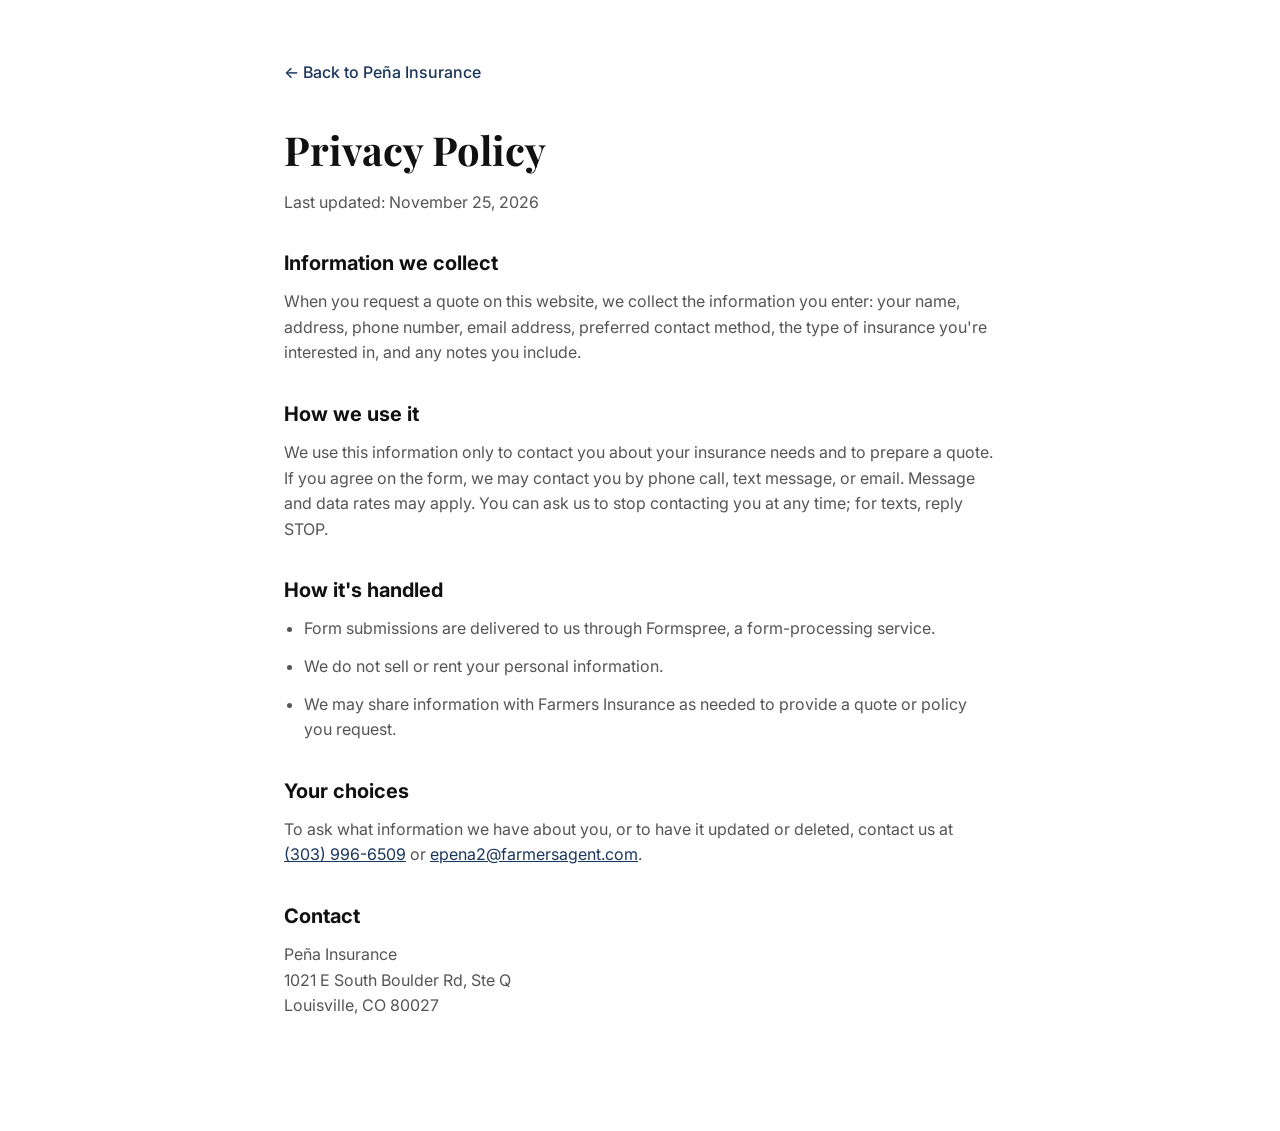
==== privacy.html @ 32a2fe5d "Add AI/search structured data, working quote form, privacy page; remove placeholder reviews - Expand" ====
<!DOCTYPE html>
<html lang="en">
<head>
  <meta charset="UTF-8">
  <meta name="viewport" content="width=device-width, initial-scale=1.0">
  <title>Privacy Policy | Peña Insurance</title>
  <meta name="description" content="Privacy policy for Peña Insurance, Louisville, CO.">
  <link rel="canonical" href="https://penainsuranceagency.com/privacy.html">
  <link rel="icon" type="image/png" href="logo.png">
  <link rel="stylesheet" href="styles.css">
  <link href="https://fonts.googleapis.com/css2?family=Inter:wght@400;500;600&family=Playfair+Display:wght@600&display=swap" rel="stylesheet">
  <style>
    .policy { max-width: 760px; margin: 0 auto; padding: 60px 24px 100px; }
    .policy h1 { font-family: 'Playfair Display', serif; font-size: 40px; margin-bottom: 8px; }
    .policy h2 { font-size: 20px; margin: 32px 0 10px; }
    .policy p, .policy li { color: var(--gray); margin-bottom: 12px; }
    .policy ul { padding-left: 20px; }
    .policy a { color: var(--accent); }
    .back { display: inline-block; margin-bottom: 32px; color: var(--accent); text-decoration: none; font-weight: 500; }
  </style>
</head>
<body>
  <main class="policy">
    <a href="/" class="back">&larr; Back to Peña Insurance</a>
    <h1>Privacy Policy</h1>
    <p>Last updated: November 25, 2026</p>

    <h2>Information we collect</h2>
    <p>When you request a quote on this website, we collect the information you enter: your name, address, phone number, email address, preferred contact method, the type of insurance you're interested in, and any notes you include.</p>

    <h2>How we use it</h2>
    <p>We use this information only to contact you about your insurance needs and to prepare a quote. If you agree on the form, we may contact you by phone call, text message, or email. Message and data rates may apply. You can ask us to stop contacting you at any time; for texts, reply STOP.</p>

    <h2>How it's handled</h2>
    <ul>
      <li>Form submissions are delivered to us through Formspree, a form-processing service.</li>
      <li>We do not sell or rent your personal information.</li>
      <li>We may share information with Farmers Insurance as needed to provide a quote or policy you request.</li>
    </ul>

    <h2>Your choices</h2>
    <p>To ask what information we have about you, or to have it updated or deleted, contact us at <a href="tel:3039966509">(303) 996-6509</a> or <a href="mailto:epena2@farmersagent.com">epena2@farmersagent.com</a>.</p>

    <h2>Contact</h2>
    <p>Peña Insurance<br>1021 E South Boulder Rd, Ste Q<br>Louisville, CO 80027</p>
  </main>
</body>
</html>
---- styles.css ----
:root {
  --black: #111111;
  --dark: #1a1a1a;
  --gray: #555555;
  --light-gray: #f5f5f5;
  --white: #ffffff;
  --accent: #1a365d;
  --accent-light: #2c5282;
  --border: #e5e5e5;
}

* {
  margin: 0;
  padding: 0;
  box-sizing: border-box;
}

html {
  scroll-behavior: smooth;
}

body {
  font-family: 'Inter', system_ui, sans-serif;
  color: var(--black);
  line-height: 1.6;
  background: var(--white);
}

.container {
  max-width: 1100px;
  margin: 0 auto;
  padding: 0 24px;
}

/* Navigation */
.navbar {
  position: fixed;
  top: 0;
  left: 0;
  right: 0;
  background: rgba(255, 255, 255, 0.95);
  backdrop-filter: blur(10px);
  border-bottom: 1px solid var(--border);
  z-index: 1000;
  padding: 12px 0;
}

.nav-container {
  max-width: 1100px;
  margin: 0 auto;
  padding: 0 24px;
  display: flex;
  align-items: center;
  justify-content: space-between;
}

.logo img {
  height: 48px;
  width: auto;
}

.nav-links {
  display: flex;
  list-style: none;
  gap: 32px;
}

.nav-links a {
  text-decoration: none;
  color: var(--black);
  font-weight: 500;
  font-size: 15px;
  transition: color 0.2s;
}

.nav-links a:hover {
  color: var(--accent);
}

.nav-cta {
  background: var(--black);
  color: var(--white);
  padding: 10px 20px;
  border-radius: 6px;
  text-decoration: none;
  font-weight: 600;
  font-size: 14px;
  transition: background 0.2s;
}

.nav-cta:hover {
  background: var(--accent);
}

.mobile-menu-btn {
  display: none;
  background: none;
  border: none;
  font-size: 24px;
  cursor: pointer;
}

/* Hero */
.hero {
  min-height: 100vh;
  display: flex;
  align-items: center;
  justify-content: center;
  background: linear-gradient(135deg, #0a0a0a 0%, #1a1a2e 100%);
  color: var(--white);
  text-align: center;
  padding: 120px 24px 80px;
}

.hero-content {
  max-width: 700px;
}

.veteran-badge {
  display: inline-block;
  background: rgba(255,255,255,0.1);
  border: 1px solid rgba(255,255,255,0.2);
  padding: 6px 16px;
  border-radius: 50px;
  font-size: 13px;
  font-weight: 600;
  letter-spacing: 0.5px;
  margin-bottom: 24px;
  text-transform: uppercase;
}

.hero h1 {
  font-family: 'Playfair Display', serif;
  font-size: 56px;
  font-weight: 600;
  line-height: 1.1;
  margin-bottom: 20px;
}

.hero-subtitle {
  font-size: 18px;
  opacity: 0.85;
  margin-bottom: 36px;
  max-width: 520px;
  margin-left: auto;
  margin-right: auto;
}

.hero-buttons {
  display: flex;
  gap: 16px;
  justify-content: center;
  flex-wrap: wrap;
}

/* Buttons */
.btn {
  display: inline-block;
  padding: 14px 28px;
  border-radius: 6px;
  font-weight: 600;
  text-decoration: none;
  font-size: 15px;
  transition: all 0.2s;
  border: none;
  cursor: pointer;
}

.btn-primary {
  background: var(--white);
  color: var(--black);
}

.btn-primary:hover {
  background: var(--light-gray);
  transform: translateY(-1px);
}

.btn-secondary {
  background: transparent;
  color: var(--white);
  border: 1px solid rgba(255,255,255,0.3);
}

.btn-secondary:hover {
  background: rgba(255,255,255,0.1);
}

.btn-dark {
  background: var(--black);
  color: var(--white);
}

.btn-dark:hover {
  background: var(--accent);
}

.btn-full {
  width: 100%;
  background: var(--black);
  color: var(--white);
}

.btn-full:hover {
  background: var(--accent);
}

/* About */
.about {
  padding: 100px 0;
  background: var(--white);
}

.about-grid {
  display: grid;
  grid-template-columns: 1fr 1.2fr;
  gap: 60px;
  align-items: center;
}

.about-image img {
  width: 100%;
  max-width: 400px;
  border-radius: 12px;
  box-shadow: 0 20px 40px rgba(0,0,0,0.1);
}

.about h2 {
  font-family: 'Playfair Display', serif;
  font-size: 40px;
  margin-bottom: 16px;
}

.lead {
  font-size: 18px;
  color: var(--accent);
  font-weight: 500;
  margin-bottom: 20px;
}

.about p {
  margin-bottom: 16px;
  color: var(--gray);
}

.about-details {
  display: grid;
  grid-template-columns: repeat(3, 1fr);
  gap: 20px;
  margin-top: 32px;
  padding-top: 24px;
  border-top: 1px solid var(--border);
}

.about-details strong {
  display: block;
  font-size: 13px;
  text-transform: uppercase;
  letter-spacing: 0.5px;
  color: var(--black);
  margin-bottom: 4px;
}

/* Services */
.services {
  padding: 100px 0;
  background: var(--light-gray);
}

.services h2,
.contact h2 {
  font-family: 'Playfair Display', serif;
  font-size: 40px;
  text-align: center;
  margin-bottom: 12px;
}

.section-subtitle {
  text-align: center;
  color: var(--gray);
  margin-bottom: 48px;
}

.services-grid {
  display: grid;
  grid-template-columns: repeat(auto-fit, minmax(240px, 1fr));
  gap: 24px;
}

.service-card {
  background: var(--white);
  padding: 32px 24px;
  border-radius: 12px;
  text-align: center;
  box-shadow: 0 4px 20px rgba(0,0,0,0.04);
  transition: transform 0.2s, box-shadow 0.2s;
}

.service-card:hover {
  transform: translateY(-4px);
  box-shadow: 0 12px 30px rgba(0,0,0,0.08);
}

.service-icon {
  font-size: 40px;
  margin-bottom: 16px;
}

.service-card h3 {
  font-size: 20px;
  margin-bottom: 12px;
}

.service-card p {
  color: var(--gray);
  font-size: 15px;
}

/* Reviews */
.reviews {
  padding: 100px 0;
  background: var(--white);
}

.reviews-grid {
  display: grid;
  grid-template-columns: repeat(auto-fit, minmax(280px, 1fr));
  gap: 24px;
  margin-bottom: 48px;
}

/* Hidden until real reviews are added */
.reviews-grid:empty {
  display: none;
}

.review-card {
  background: var(--light-gray);
  padding: 28px;
  border-radius: 12px;
  text-align: center;
}

.stars {
  color: #f4b400;
  font-size: 20px;
  margin-bottom: 16px;
  letter-spacing: 2px;
}

.review-card p {
  color: var(--gray);
  font-style: italic;
  margin-bottom: 16px;
  line-height: 1.7;
}

.reviewer {
  font-weight: 600;
  font-size: 14px;
  color: var(--black);
}

.review-cta {
  text-align: center;
  background: var(--light-gray);
  padding: 40px;
  border-radius: 12px;
}

.review-cta p {
  margin-bottom: 20px;
  color: var(--gray);
}

.review-note {
  margin-top: 16px !important;
  font-size: 13px !important;
  opacity: 0.7;
}

/* FAQ */
.faq {
  padding: 100px 0;
  background: var(--light-gray);
}

.faq-list {
  max-width: 800px;
  margin: 0 auto;
}

.faq-item {
  background: var(--white);
  padding: 28px;
  border-radius: 12px;
  margin-bottom: 16px;
  box-shadow: 0 2px 10px rgba(0,0,0,0.03);
}

.faq-item h3 {
  font-size: 18px;
  margin-bottom: 12px;
  color: var(--black);
}

.faq-item p {
  color: var(--gray);
  line-height: 1.7;
}

/* Contact */
.contact {
  padding: 100px 0;
  background: var(--white);
}

.contact-grid {
  display: grid;
  grid-template-columns: 1fr 1.2fr;
  gap: 60px;
  align-items: start;
}

.contact-info h2 {
  text-align: left;
  margin-bottom: 16px;
}

.contact-info > p {
  color: var(--gray);
  margin-bottom: 32px;
}

.contact-details {
  display: flex;
  flex-direction: column;
  gap: 20px;
}

.contact-item strong {
  display: block;
  font-size: 13px;
  text-transform: uppercase;
  letter-spacing: 0.5px;
  margin-bottom: 4px;
}

.contact-item a {
  color: var(--accent);
  text-decoration: none;
}

.contact-item a:hover {
  text-decoration: underline;
}

/* Form */
.quote-form {
  background: var(--light-gray);
  padding: 40px;
  border-radius: 12px;
}

.form-row {
  display: grid;
  grid-template-columns: 1fr 1fr;
  gap: 16px;
}

.form-group {
  margin-bottom: 16px;
}

.form-group label {
  display: block;
  font-size: 14px;
  font-weight: 500;
  margin-bottom: 6px;
}

.form-group input,
.form-group select,
.form-group textarea {
  width: 100%;
  padding: 12px 14px;
  border: 1px solid var(--border);
  border-radius: 6px;
  font-family: inherit;
  font-size: 15px;
  background: var(--white);
  transition: border-color 0.2s;
}

.form-group input:focus,
.form-group select:focus,
.form-group textarea:focus {
  outline: none;
  border-color: var(--accent);
}

.hp-field {
  position: absolute;
  left: -9999px;
  width: 1px;
  height: 1px;
  opacity: 0;
}

.consent {
  display: flex;
  gap: 10px;
  align-items: flex-start;
  font-size: 13px;
  color: var(--gray);
  margin: 4px 0 20px;
  line-height: 1.5;
  cursor: pointer;
}

.consent input {
  margin-top: 3px;
  flex-shrink: 0;
}

.form-status {
  margin-top: 12px;
  text-align: center;
  font-size: 14px;
  font-weight: 500;
}

.form-status.success { color: #1e7b34; }
.form-status.error { color: #b42318; }

.form-note {
  font-size: 13px;
  color: var(--gray);
  text-align: center;
  margin-top: 12px;
}

/* Footer */
.footer {
  background: var(--black);
  color: var(--white);
  padding: 60px 0 30px;
}

.footer-content {
  display: grid;
  grid-template-columns: 2fr 1fr 1.5fr;
  gap: 40px;
  margin-bottom: 40px;
}

.footer-logo {
  height: 50px;
  margin-bottom: 16px;
  filter: invert(1);
}

.footer-brand p {
  opacity: 0.7;
  font-size: 14px;
  max-width: 280px;
}

.footer-links h4,
.footer-contact h4 {
  font-size: 14px;
  text-transform: uppercase;
  letter-spacing: 0.5px;
  margin-bottom: 16px;
}

.footer-links a,
.footer-contact a {
  display: block;
  color: var(--white);
  text-decoration: none;
  opacity: 0.7;
  margin-bottom: 8px;
  font-size: 14px;
}

.footer-links a:hover,
.footer-contact a:hover {
  opacity: 1;
}

.footer-bottom {
  border-top: 1px solid rgba(255,255,255,0.1);
  padding-top: 24px;
  text-align: center;
  font-size: 13px;
  opacity: 0.6;
}

.footer-bottom a {
  color: var(--white);
}

.disclaimer {
  margin-top: 8px;
  font-size: 12px;
}

/* Responsive */
@media (max-width: 900px) {
  .about-grid,
  .contact-grid,
  .footer-content {
    grid-template-columns: 1fr;
  }

  .about-image {
    order: -1;
    text-align: center;
  }

  .about-image img {
    max-width: 320px;
  }

  .hero h1 {
    font-size: 40px;
  }

  .nav-links,
  .nav-cta {
    display: none;
  }

  .nav-links.open {
    display: flex;
    flex-direction: column;
    gap: 20px;
    position: absolute;
    top: 72px;
    left: 0;
    right: 0;
    background: var(--white);
    padding: 24px;
    box-shadow: 0 10px 20px rgba(0,0,0,0.1);
  }

  .mobile-menu-btn {
    display: block;
  }

  .form-row {
    grid-template-columns: 1fr;
  }

  .about-details {
    grid-template-columns: 1fr;
  }
}

@media (max-width: 600px) {
  .hero h1 {
    font-size: 34px;
  }

  .quote-form {
    padding: 24px;
  }
}
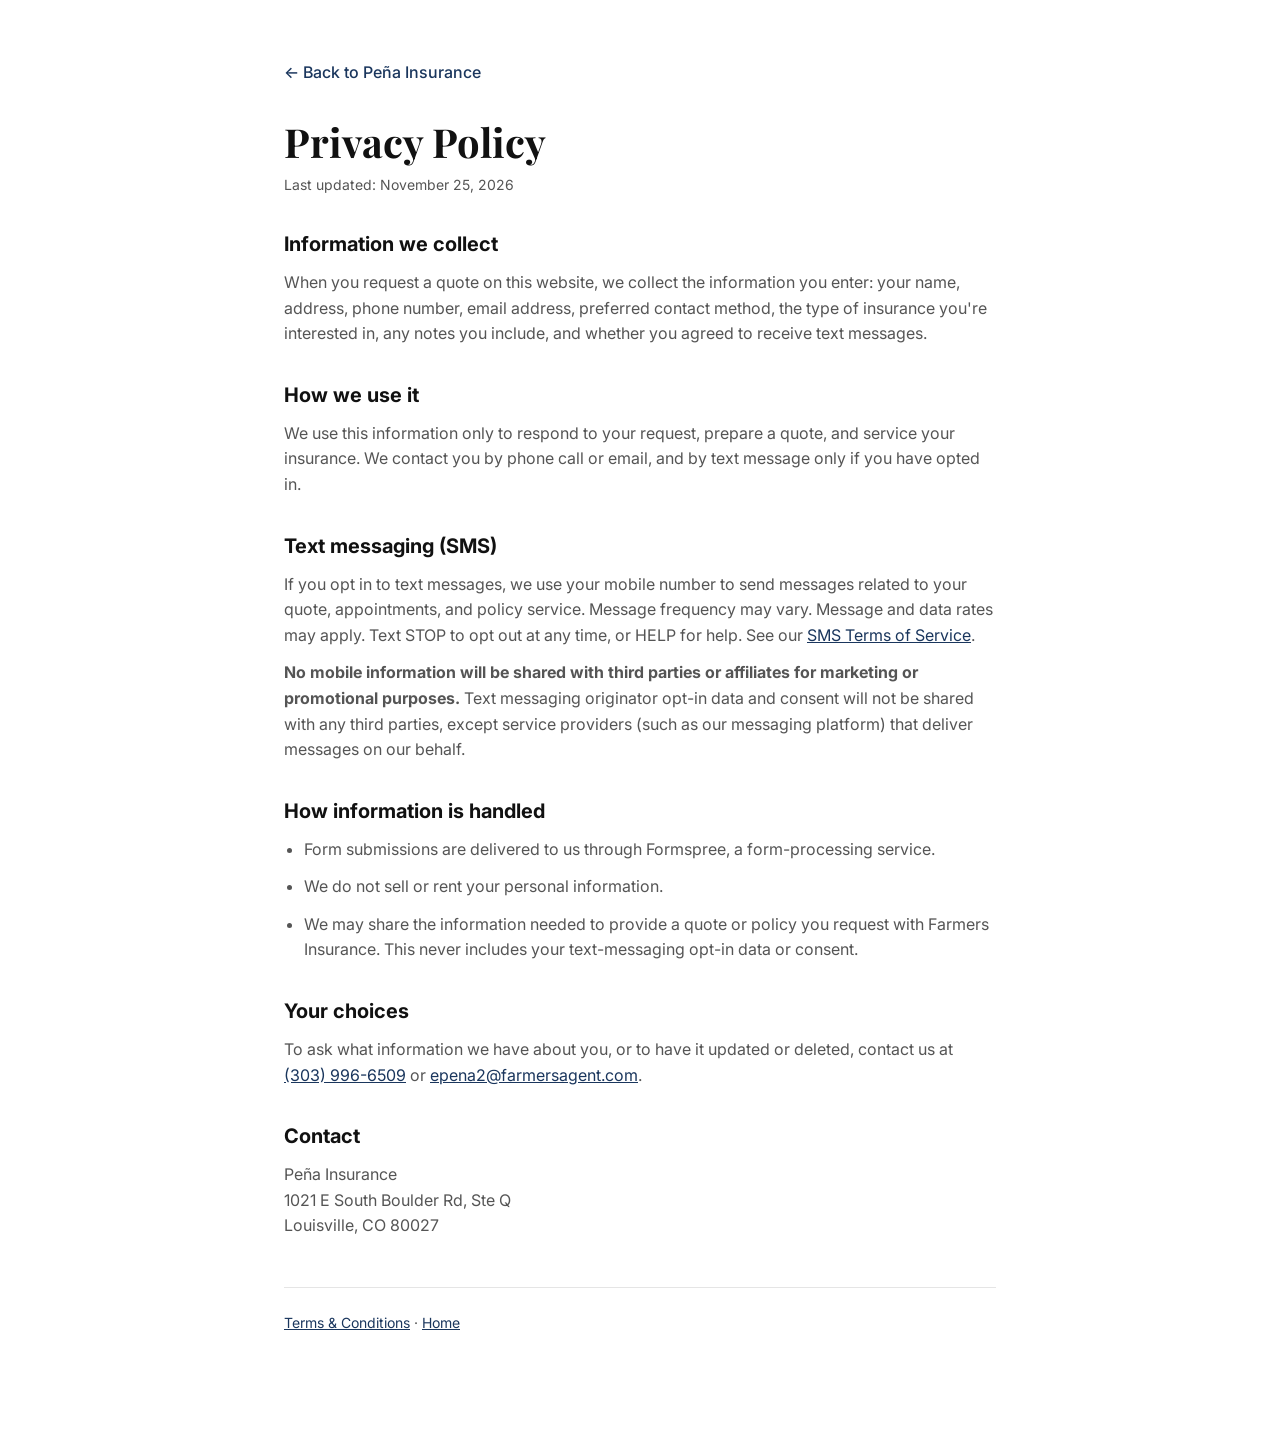
==== commit fa530879: "Add SMS Terms & Conditions page, carrier-compliant privacy policy and optional SMS consent Required " ====
--- a/privacy.html
+++ b/privacy.html
@@ -5,37 +5,33 @@
   <meta name="viewport" content="width=device-width, initial-scale=1.0">
   <title>Privacy Policy | Peña Insurance</title>
   <meta name="description" content="Privacy policy for Peña Insurance, Louisville, CO.">
-  <link rel="canonical" href="https://penainsuranceagency.com/privacy.html">
-  <link rel="icon" type="image/png" href="logo.png">
+  <link rel="canonical" href="https://penainsuranceagency.com/privacy">
+  <link rel="icon" type="image/png" href="logo-mark.png">
   <link rel="stylesheet" href="styles.css">
+  <link rel="stylesheet" href="legal.css">
   <link href="https://fonts.googleapis.com/css2?family=Inter:wght@400;500;600&family=Playfair+Display:wght@600&display=swap" rel="stylesheet">
-  <style>
-    .policy { max-width: 760px; margin: 0 auto; padding: 60px 24px 100px; }
-    .policy h1 { font-family: 'Playfair Display', serif; font-size: 40px; margin-bottom: 8px; }
-    .policy h2 { font-size: 20px; margin: 32px 0 10px; }
-    .policy p, .policy li { color: var(--gray); margin-bottom: 12px; }
-    .policy ul { padding-left: 20px; }
-    .policy a { color: var(--accent); }
-    .back { display: inline-block; margin-bottom: 32px; color: var(--accent); text-decoration: none; font-weight: 500; }
-  </style>
 </head>
 <body>
   <main class="policy">
     <a href="/" class="back">&larr; Back to Peña Insurance</a>
     <h1>Privacy Policy</h1>
-    <p>Last updated: November 25, 2026</p>
+    <p class="updated">Last updated: November 25, 2026</p>
 
     <h2>Information we collect</h2>
-    <p>When you request a quote on this website, we collect the information you enter: your name, address, phone number, email address, preferred contact method, the type of insurance you're interested in, and any notes you include.</p>
+    <p>When you request a quote on this website, we collect the information you enter: your name, address, phone number, email address, preferred contact method, the type of insurance you're interested in, any notes you include, and whether you agreed to receive text messages.</p>
 
     <h2>How we use it</h2>
-    <p>We use this information only to contact you about your insurance needs and to prepare a quote. If you agree on the form, we may contact you by phone call, text message, or email. Message and data rates may apply. You can ask us to stop contacting you at any time; for texts, reply STOP.</p>
+    <p>We use this information only to respond to your request, prepare a quote, and service your insurance. We contact you by phone call or email, and by text message only if you have opted in.</p>
 
-    <h2>How it's handled</h2>
+    <h2 id="sms">Text messaging (SMS)</h2>
+    <p>If you opt in to text messages, we use your mobile number to send messages related to your quote, appointments, and policy service. Message frequency may vary. Message and data rates may apply. Text STOP to opt out at any time, or HELP for help. See our <a href="/terms#sms">SMS Terms of Service</a>.</p>
+    <p><strong>No mobile information will be shared with third parties or affiliates for marketing or promotional purposes.</strong> Text messaging originator opt-in data and consent will not be shared with any third parties, except service providers (such as our messaging platform) that deliver messages on our behalf.</p>
+
+    <h2>How information is handled</h2>
     <ul>
       <li>Form submissions are delivered to us through Formspree, a form-processing service.</li>
       <li>We do not sell or rent your personal information.</li>
-      <li>We may share information with Farmers Insurance as needed to provide a quote or policy you request.</li>
+      <li>We may share the information needed to provide a quote or policy you request with Farmers Insurance. This never includes your text-messaging opt-in data or consent.</li>
     </ul>
 
     <h2>Your choices</h2>
@@ -43,6 +39,8 @@
 
     <h2>Contact</h2>
     <p>Peña Insurance<br>1021 E South Boulder Rd, Ste Q<br>Louisville, CO 80027</p>
+
+    <p class="legal-nav"><a href="/terms">Terms &amp; Conditions</a> · <a href="/">Home</a></p>
   </main>
 </body>
 </html>
--- a/styles.css
+++ b/styles.css
@@ -54,8 +54,13 @@
   justify-content: space-between;
 }
 
+.logo {
+  display: flex;
+  align-items: center;
+}
+
 .logo img {
-  height: 48px;
+  height: 52px;
   width: auto;
 }
 
@@ -195,6 +200,24 @@
   background: var(--accent);
 }
 
+.btn-outline {
+  background: transparent;
+  color: var(--black);
+  border: 1px solid var(--black);
+}
+
+.btn-outline:hover {
+  background: var(--black);
+  color: var(--white);
+}
+
+.review-buttons {
+  display: flex;
+  gap: 12px;
+  justify-content: center;
+  flex-wrap: wrap;
+}
+
 .btn-full {
   width: 100%;
   background: var(--black);
@@ -268,6 +291,8 @@
 }
 
 .services h2,
+.reviews h2,
+.faq h2,
 .contact h2 {
   font-family: 'Playfair Display', serif;
   font-size: 40px;
@@ -302,8 +327,31 @@
 }
 
 .service-icon {
-  font-size: 40px;
-  margin-bottom: 16px;
+  width: 64px;
+  height: 64px;
+  margin: 0 auto 20px;
+  border-radius: 50%;
+  background: #eef2f7;
+  color: var(--accent);
+  display: flex;
+  align-items: center;
+  justify-content: center;
+  transition: background 0.2s, color 0.2s;
+}
+
+.service-icon svg {
+  width: 30px;
+  height: 30px;
+  fill: none;
+  stroke: currentColor;
+  stroke-width: 1.6;
+  stroke-linecap: round;
+  stroke-linejoin: round;
+}
+
+.service-card:hover .service-icon {
+  background: var(--accent);
+  color: var(--white);
 }
 
 .service-card h3 {
@@ -324,9 +372,15 @@
 
 .reviews-grid {
   display: grid;
-  grid-template-columns: repeat(auto-fit, minmax(280px, 1fr));
+  grid-template-columns: repeat(2, 1fr);
   gap: 24px;
   margin-bottom: 48px;
+}
+
+@media (max-width: 760px) {
+  .reviews-grid {
+    grid-template-columns: 1fr;
+  }
 }
 
 /* Hidden until real reviews are added */
@@ -348,17 +402,33 @@
   letter-spacing: 2px;
 }
 
-.review-card p {
+.review-card {
+  display: flex;
+  flex-direction: column;
+  text-align: left;
+  margin: 0;
+}
+
+.review-card blockquote {
   color: var(--gray);
   font-style: italic;
-  margin-bottom: 16px;
+  margin: 0 0 20px;
   line-height: 1.7;
+  flex: 1;
 }
 
 .reviewer {
   font-weight: 600;
-  font-size: 14px;
+  font-size: 15px;
   color: var(--black);
+}
+
+.reviewer span {
+  display: block;
+  font-weight: 400;
+  font-size: 12px;
+  color: var(--gray);
+  margin-top: 2px;
 }
 
 .review-cta {
@@ -383,6 +453,10 @@
 .faq {
   padding: 100px 0;
   background: var(--light-gray);
+}
+
+.faq h2 {
+  margin-bottom: 40px;
 }
 
 .faq-list {
@@ -518,6 +592,16 @@
   cursor: pointer;
 }
 
+.consent a {
+  color: var(--accent);
+}
+
+.consent-hint {
+  font-size: 13px;
+  color: #b42318;
+  margin: -12px 0 16px;
+}
+
 .consent input {
   margin-top: 3px;
   flex-shrink: 0;
@@ -555,9 +639,15 @@
 }
 
 .footer-logo {
-  height: 50px;
+  height: 110px;
+  width: auto;
   margin-bottom: 16px;
   filter: invert(1);
+  mix-blend-mode: screen; /* drops the logo's background so only the white artwork shows */
+}
+
+.about-image img {
+  height: auto;
 }
 
 .footer-brand p {
--- a/legal.css
+++ b/legal.css
@@ -0,0 +1,9 @@
+.policy { max-width: 760px; margin: 0 auto; padding: 60px 24px 100px; }
+.policy h1 { font-family: 'Playfair Display', serif; font-size: 40px; line-height: 1.2; margin-bottom: 8px; }
+.policy h2 { font-size: 20px; margin: 32px 0 10px; }
+.policy p, .policy li { color: var(--gray); margin-bottom: 12px; }
+.policy ul { padding-left: 20px; }
+.policy a { color: var(--accent); }
+.policy .updated { font-size: 14px; }
+.back { display: inline-block; margin-bottom: 32px; color: var(--accent); text-decoration: none; font-weight: 500; }
+.legal-nav { margin-top: 48px; padding-top: 24px; border-top: 1px solid var(--border); font-size: 14px; }
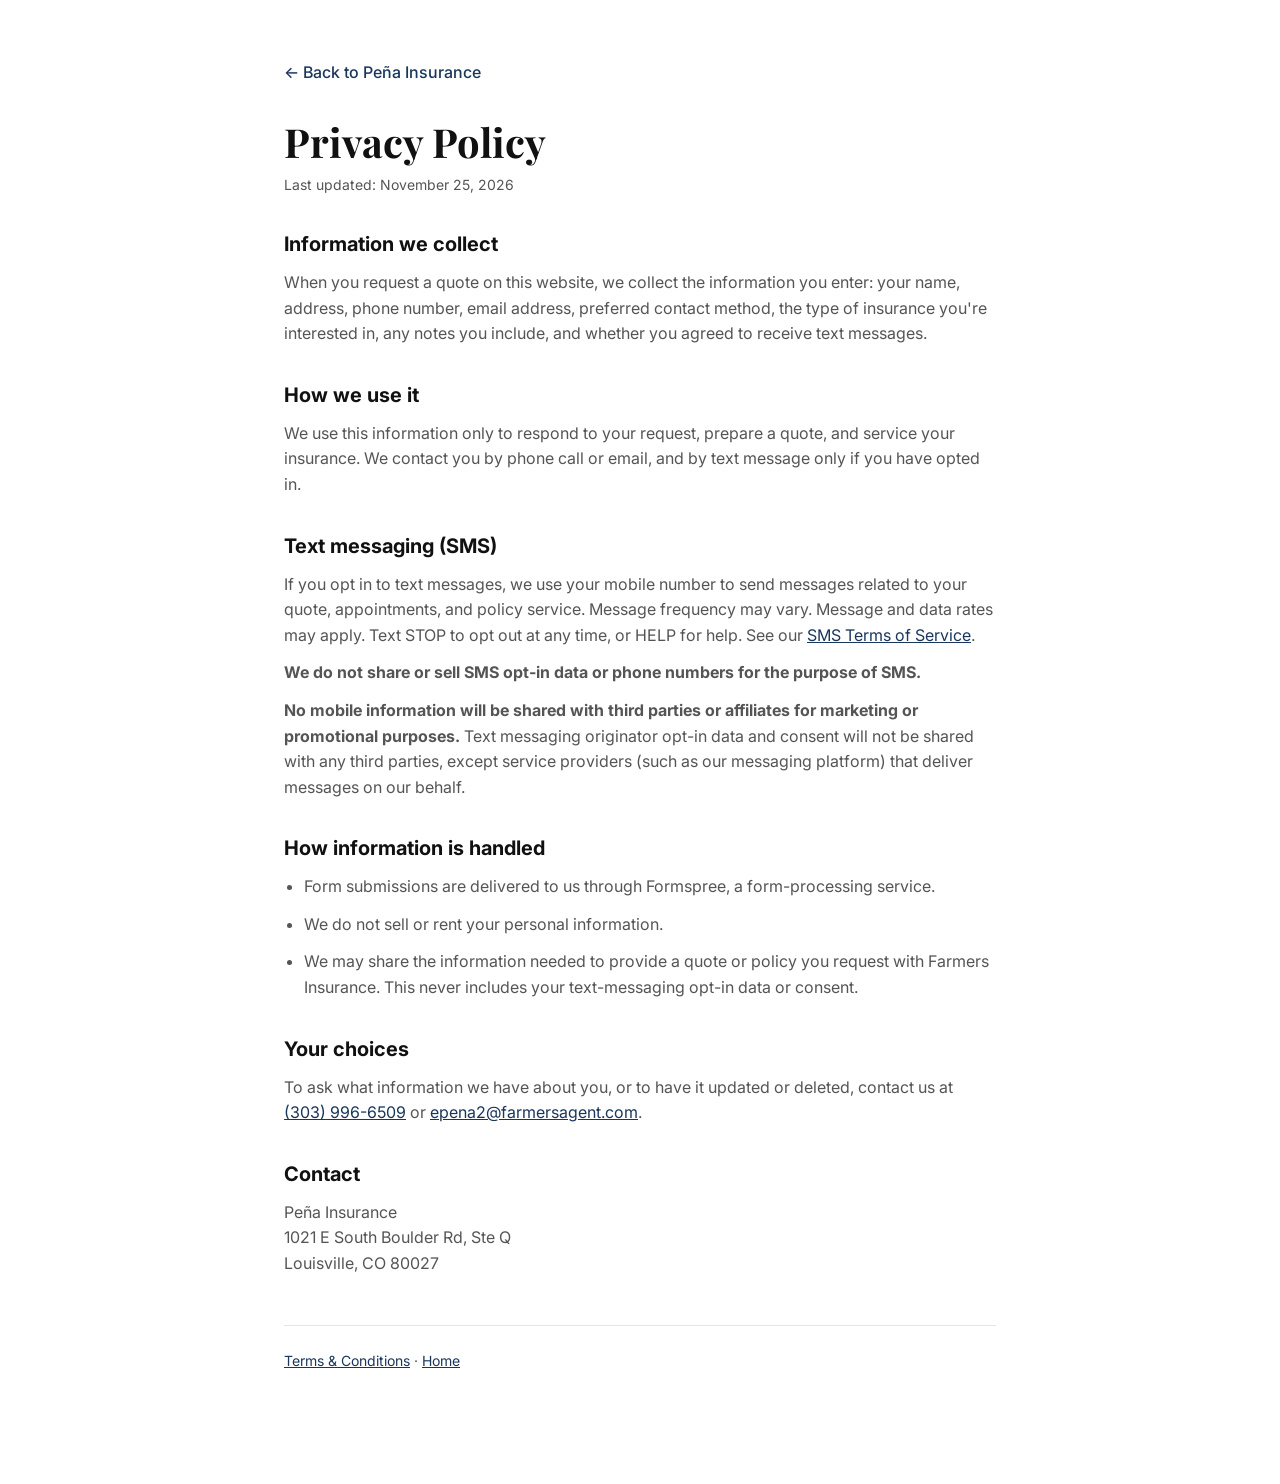
==== commit 394c2a10: "Match RingCentral SMS opt-in language exactly Co-Authored-By: Claude Opus 5.5 <noreply@anthropic.com" ====
--- a/privacy.html
+++ b/privacy.html
@@ -25,6 +25,7 @@
 
     <h2 id="sms">Text messaging (SMS)</h2>
     <p>If you opt in to text messages, we use your mobile number to send messages related to your quote, appointments, and policy service. Message frequency may vary. Message and data rates may apply. Text STOP to opt out at any time, or HELP for help. See our <a href="/terms#sms">SMS Terms of Service</a>.</p>
+    <p><strong>We do not share or sell SMS opt-in data or phone numbers for the purpose of SMS.</strong></p>
     <p><strong>No mobile information will be shared with third parties or affiliates for marketing or promotional purposes.</strong> Text messaging originator opt-in data and consent will not be shared with any third parties, except service providers (such as our messaging platform) that deliver messages on our behalf.</p>
 
     <h2>How information is handled</h2>
--- a/styles.css
+++ b/styles.css
@@ -594,6 +594,7 @@
 
 .consent a {
   color: var(--accent);
+  overflow-wrap: anywhere;
 }
 
 .consent-hint {
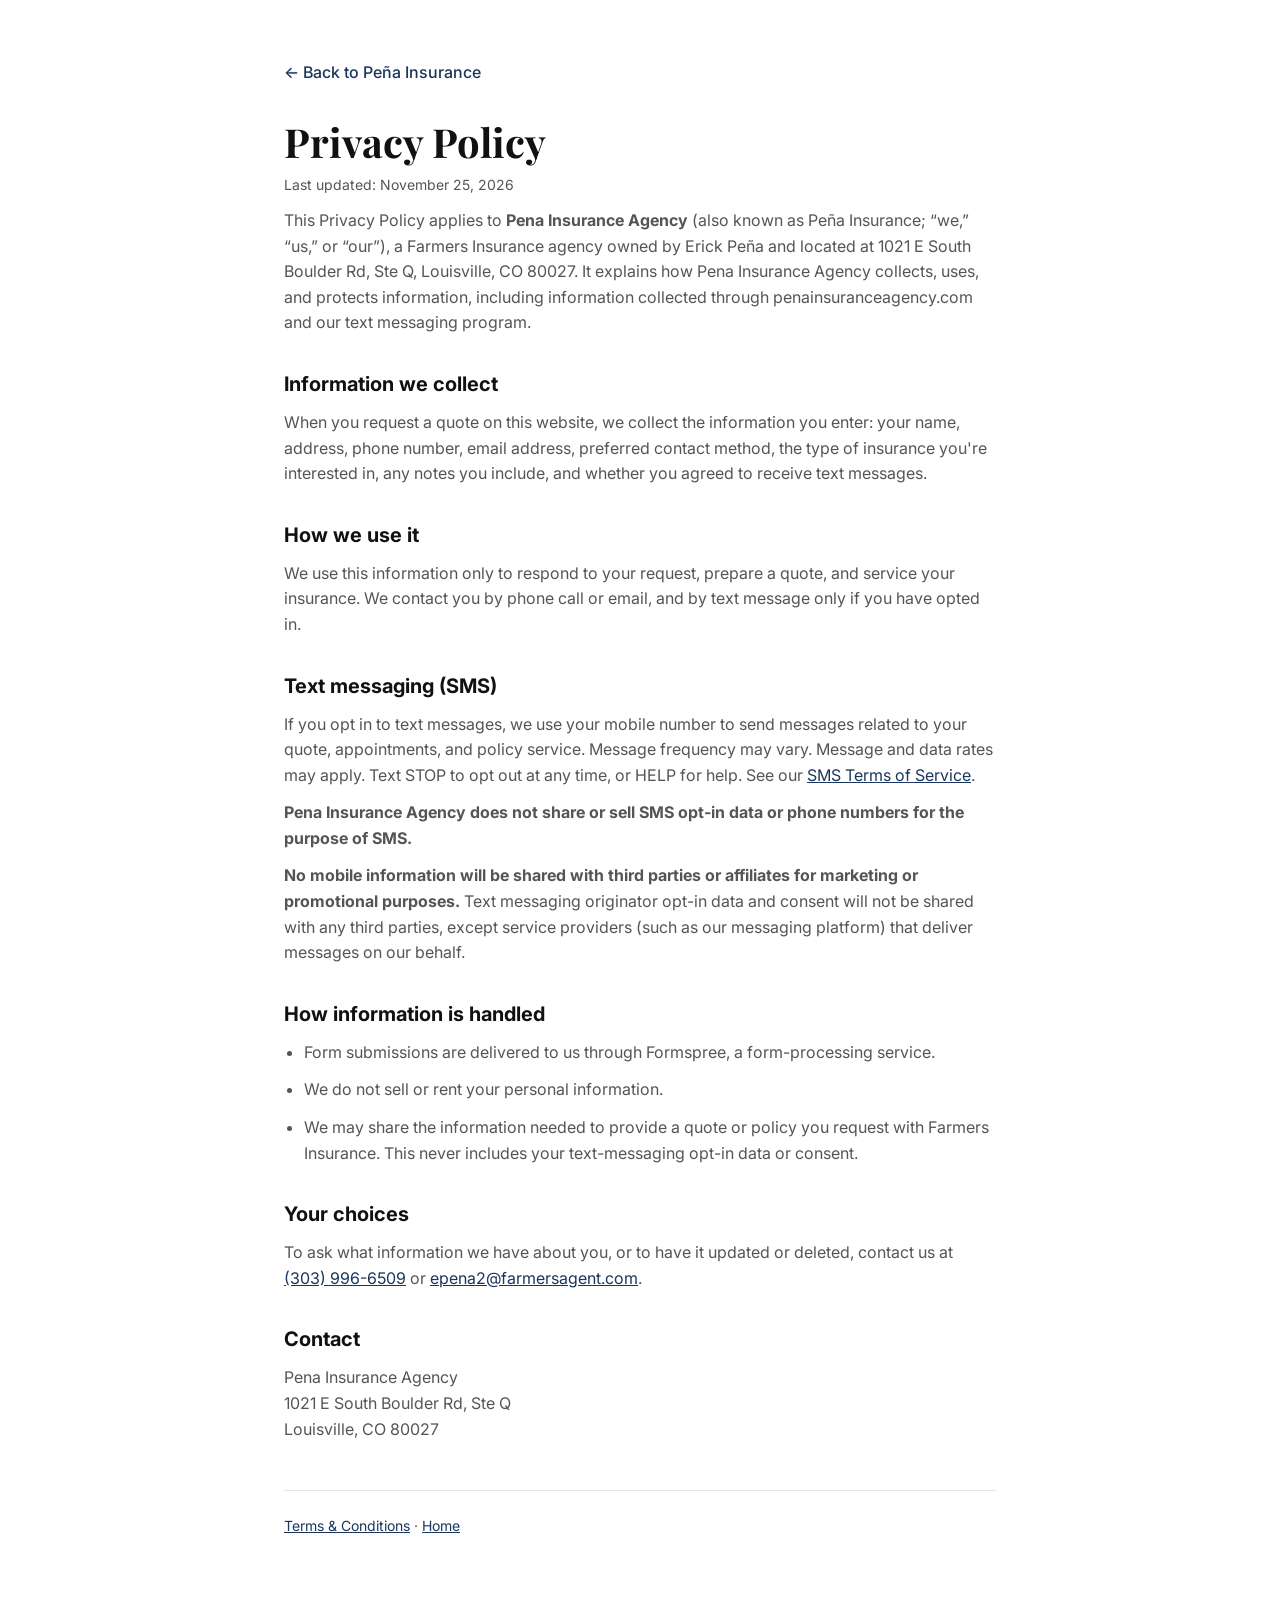
==== commit eb648614: "Identify registered brand 'Pena Insurance Agency' in privacy policy, terms, and SMS consent Co-Autho" ====
--- a/privacy.html
+++ b/privacy.html
@@ -17,6 +17,8 @@
     <h1>Privacy Policy</h1>
     <p class="updated">Last updated: November 25, 2026</p>
 
+    <p>This Privacy Policy applies to <strong>Pena Insurance Agency</strong> (also known as Peña Insurance; “we,” “us,” or “our”), a Farmers Insurance agency owned by Erick Peña and located at 1021 E South Boulder Rd, Ste Q, Louisville, CO 80027. It explains how Pena Insurance Agency collects, uses, and protects information, including information collected through penainsuranceagency.com and our text messaging program.</p>
+
     <h2>Information we collect</h2>
     <p>When you request a quote on this website, we collect the information you enter: your name, address, phone number, email address, preferred contact method, the type of insurance you're interested in, any notes you include, and whether you agreed to receive text messages.</p>
 
@@ -25,7 +27,7 @@
 
     <h2 id="sms">Text messaging (SMS)</h2>
     <p>If you opt in to text messages, we use your mobile number to send messages related to your quote, appointments, and policy service. Message frequency may vary. Message and data rates may apply. Text STOP to opt out at any time, or HELP for help. See our <a href="/terms#sms">SMS Terms of Service</a>.</p>
-    <p><strong>We do not share or sell SMS opt-in data or phone numbers for the purpose of SMS.</strong></p>
+    <p><strong>Pena Insurance Agency does not share or sell SMS opt-in data or phone numbers for the purpose of SMS.</strong></p>
     <p><strong>No mobile information will be shared with third parties or affiliates for marketing or promotional purposes.</strong> Text messaging originator opt-in data and consent will not be shared with any third parties, except service providers (such as our messaging platform) that deliver messages on our behalf.</p>
 
     <h2>How information is handled</h2>
@@ -39,7 +41,7 @@
     <p>To ask what information we have about you, or to have it updated or deleted, contact us at <a href="tel:3039966509">(303) 996-6509</a> or <a href="mailto:epena2@farmersagent.com">epena2@farmersagent.com</a>.</p>
 
     <h2>Contact</h2>
-    <p>Peña Insurance<br>1021 E South Boulder Rd, Ste Q<br>Louisville, CO 80027</p>
+    <p>Pena Insurance Agency<br>1021 E South Boulder Rd, Ste Q<br>Louisville, CO 80027</p>
 
     <p class="legal-nav"><a href="/terms">Terms &amp; Conditions</a> · <a href="/">Home</a></p>
   </main>
--- a/styles.css
+++ b/styles.css
@@ -266,24 +266,6 @@
   color: var(--gray);
 }
 
-.about-details {
-  display: grid;
-  grid-template-columns: repeat(3, 1fr);
-  gap: 20px;
-  margin-top: 32px;
-  padding-top: 24px;
-  border-top: 1px solid var(--border);
-}
-
-.about-details strong {
-  display: block;
-  font-size: 13px;
-  text-transform: uppercase;
-  letter-spacing: 0.5px;
-  color: var(--black);
-  margin-bottom: 4px;
-}
-
 /* Services */
 .services {
   padding: 100px 0;
@@ -743,10 +725,6 @@
   .form-row {
     grid-template-columns: 1fr;
   }
-
-  .about-details {
-    grid-template-columns: 1fr;
-  }
 }
 
 @media (max-width: 600px) {
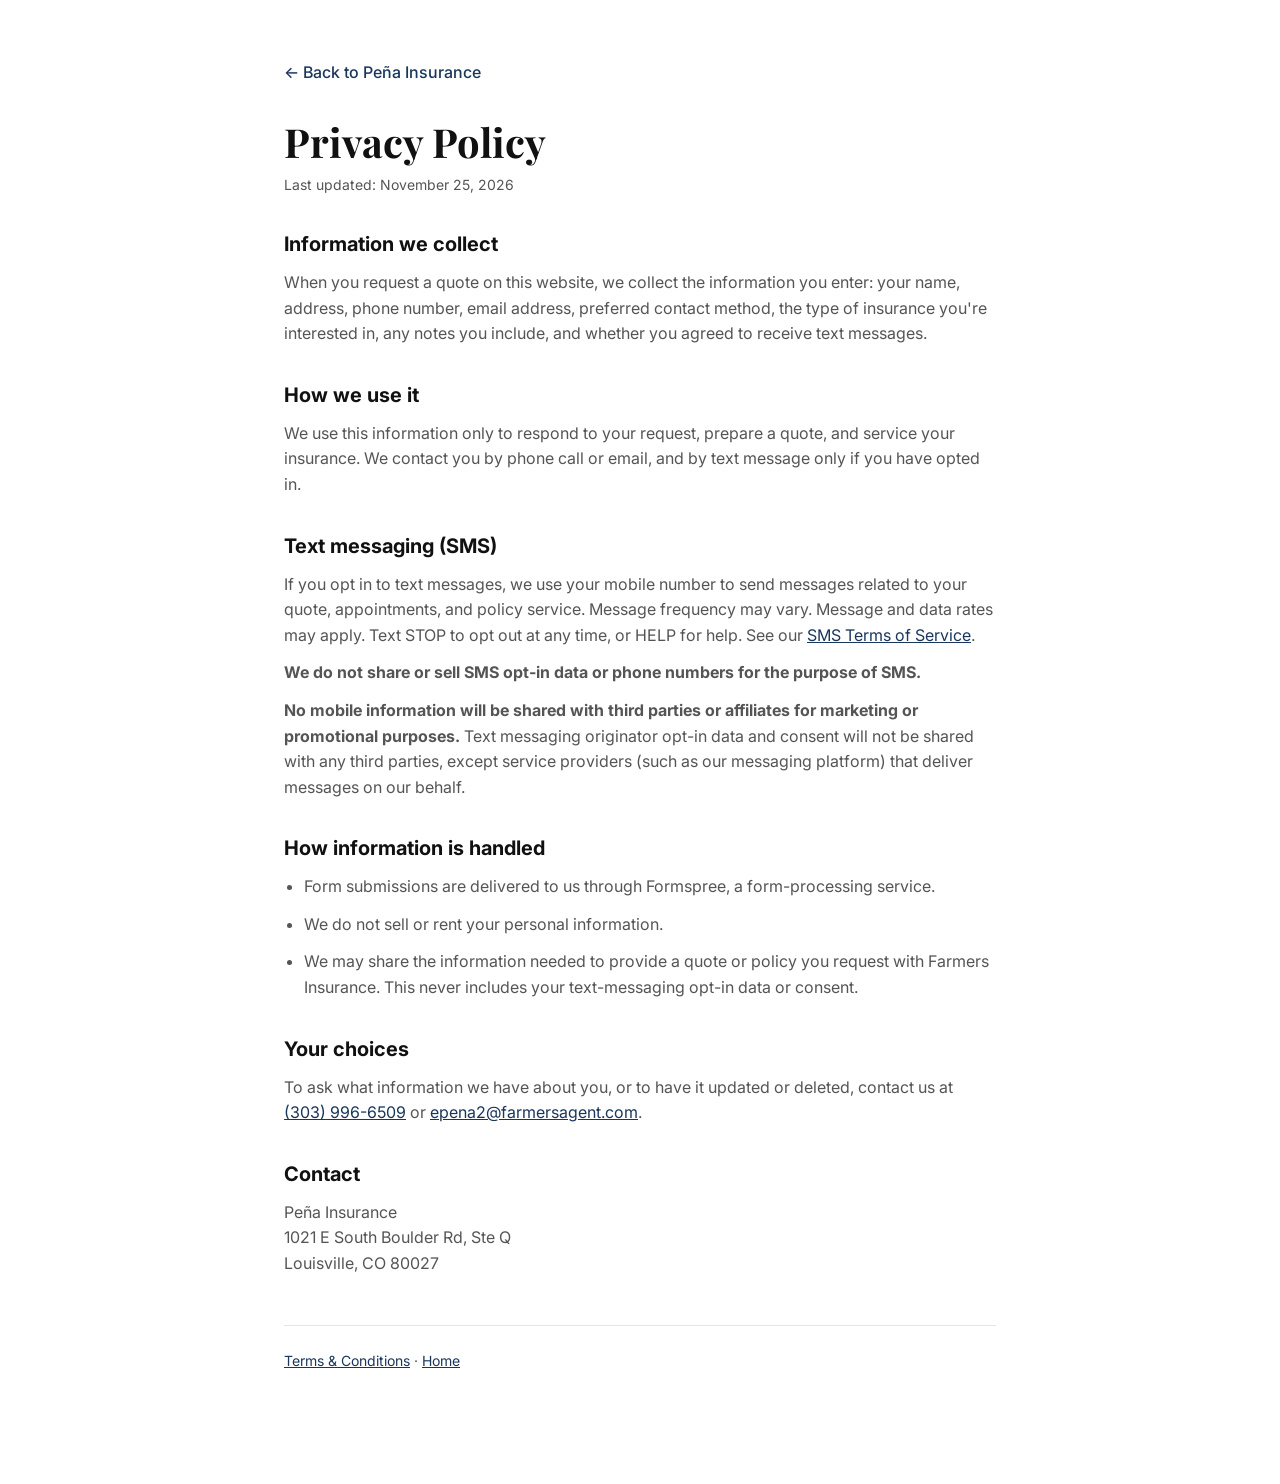
==== commit f4377b7b: "Revert "Identify registered brand 'Pena Insurance Agency' in privacy policy, terms, and SMS consent"" ====
--- a/privacy.html
+++ b/privacy.html
@@ -17,8 +17,6 @@
     <h1>Privacy Policy</h1>
     <p class="updated">Last updated: November 25, 2026</p>
 
-    <p>This Privacy Policy applies to <strong>Pena Insurance Agency</strong> (also known as Peña Insurance; “we,” “us,” or “our”), a Farmers Insurance agency owned by Erick Peña and located at 1021 E South Boulder Rd, Ste Q, Louisville, CO 80027. It explains how Pena Insurance Agency collects, uses, and protects information, including information collected through penainsuranceagency.com and our text messaging program.</p>
-
     <h2>Information we collect</h2>
     <p>When you request a quote on this website, we collect the information you enter: your name, address, phone number, email address, preferred contact method, the type of insurance you're interested in, any notes you include, and whether you agreed to receive text messages.</p>
 
@@ -27,7 +25,7 @@
 
     <h2 id="sms">Text messaging (SMS)</h2>
     <p>If you opt in to text messages, we use your mobile number to send messages related to your quote, appointments, and policy service. Message frequency may vary. Message and data rates may apply. Text STOP to opt out at any time, or HELP for help. See our <a href="/terms#sms">SMS Terms of Service</a>.</p>
-    <p><strong>Pena Insurance Agency does not share or sell SMS opt-in data or phone numbers for the purpose of SMS.</strong></p>
+    <p><strong>We do not share or sell SMS opt-in data or phone numbers for the purpose of SMS.</strong></p>
     <p><strong>No mobile information will be shared with third parties or affiliates for marketing or promotional purposes.</strong> Text messaging originator opt-in data and consent will not be shared with any third parties, except service providers (such as our messaging platform) that deliver messages on our behalf.</p>
 
     <h2>How information is handled</h2>
@@ -41,7 +39,7 @@
     <p>To ask what information we have about you, or to have it updated or deleted, contact us at <a href="tel:3039966509">(303) 996-6509</a> or <a href="mailto:epena2@farmersagent.com">epena2@farmersagent.com</a>.</p>
 
     <h2>Contact</h2>
-    <p>Pena Insurance Agency<br>1021 E South Boulder Rd, Ste Q<br>Louisville, CO 80027</p>
+    <p>Peña Insurance<br>1021 E South Boulder Rd, Ste Q<br>Louisville, CO 80027</p>
 
     <p class="legal-nav"><a href="/terms">Terms &amp; Conditions</a> · <a href="/">Home</a></p>
   </main>
